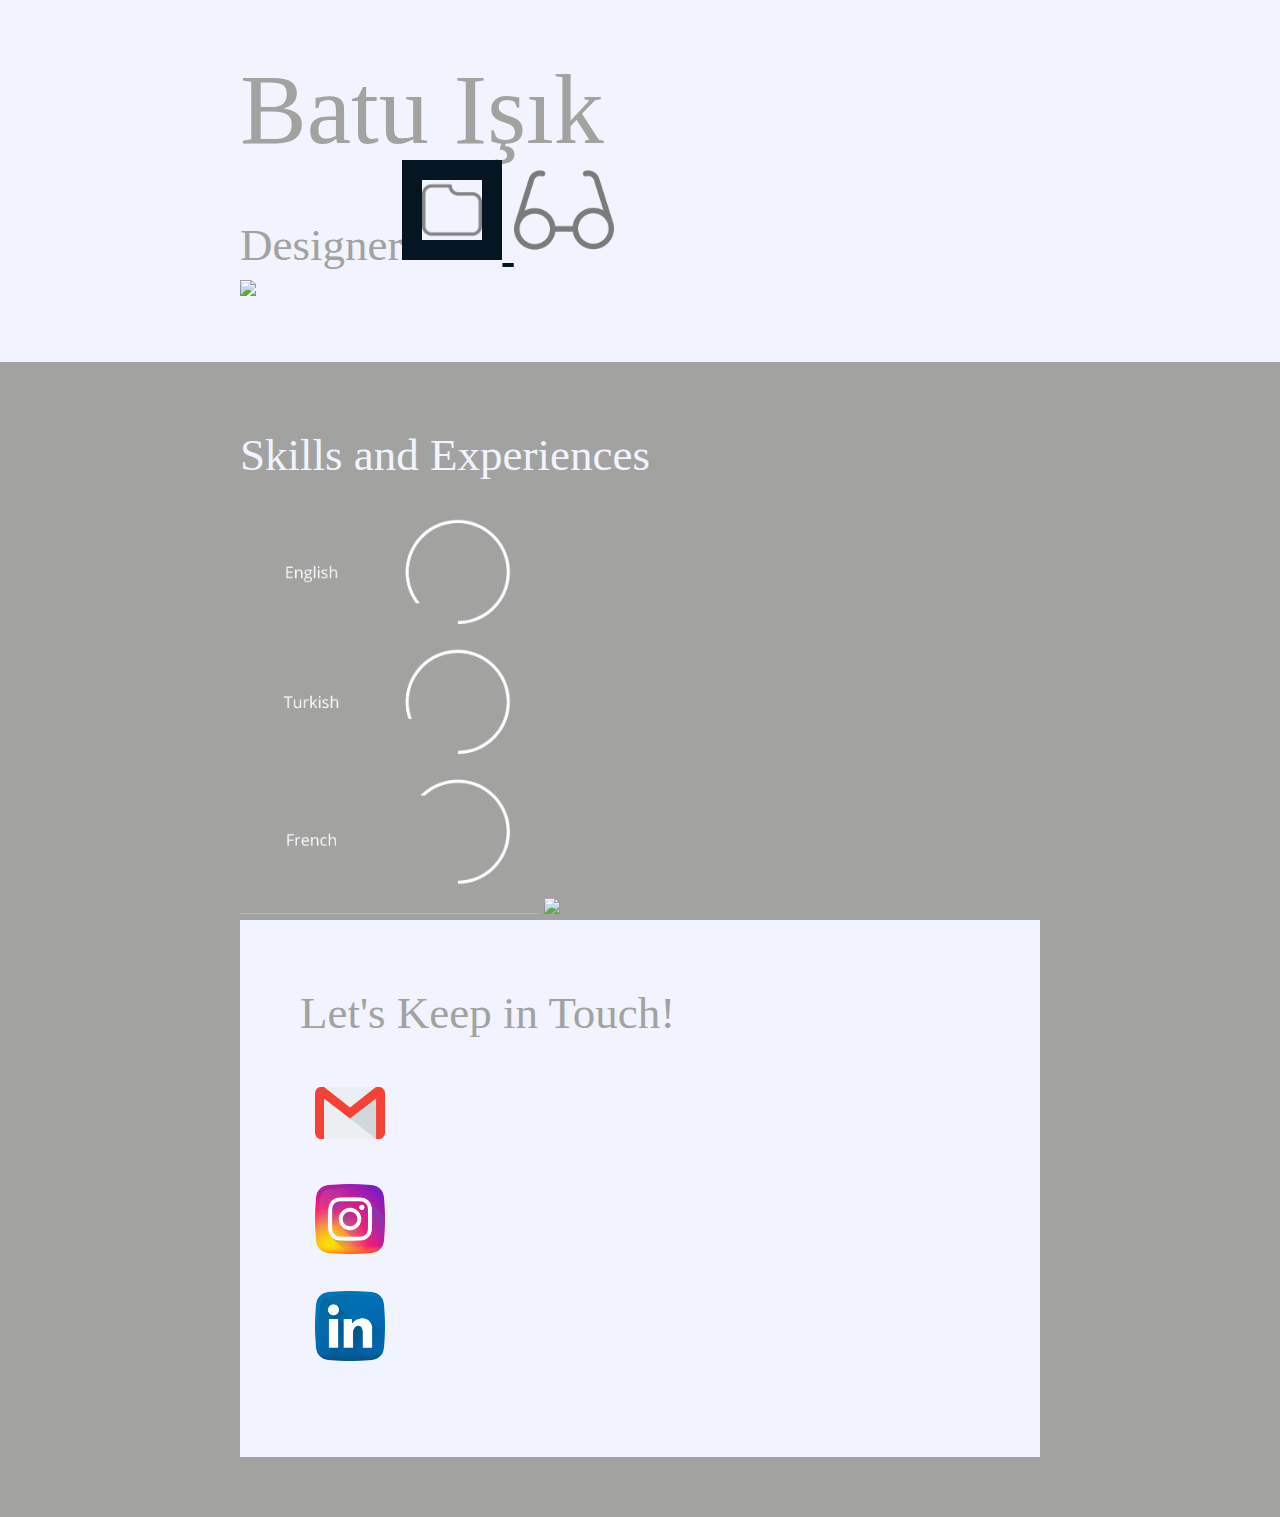
==== Me/index.html @ 6df14e79 "part4" ====
<!DOCTYPE html>
<html lang="en">
  <head>
    <meta charset="UTF-8">
    <meta name="viewport" content="width=device-width, initial-scale=1.0">
    <title>Batu</title>
    <link href="https://www.dafont.com/champagne-limousines.font" rel="stylesheet">
    <link rel="stylesheet" href="css/styles.css">
  </head>
  <body>
    <main>
      <!-- ***************  ABOUT / PROFILE  **************** -->
      <header>
        <div class="content-wrap">
          <h1>Batu Işık</h1>
          <h2>Designer<a href="projects.html"><img src="folder.png" width="100" height="100" border = 20px ;

            > </a>
            <a href="education.html"><img src="vision.png" width="100" height="100"> </a></h2>
          <img src="me.png">
          
         </div>
      </header>              

        <!-- ************  SKILLS  ************ -->

        <section class="skills">
          <div class="content-wrap divider">

            <h2>Skills and Experiences</h2>
            <img src="languages.png">
            <img src="Skills.png">




      <!-- ************  CONTACT INFO / SOCIAL MEDIA  ************ -->
      <footer>
        <div class="content-wrap">
          <h2>Let's Keep in Touch!</h2>

          <!-- Social media and contact links. Add or remove any networks. -->
          <ul class="contact-list">
            <li><a href="mailto:batuisik2000@gmail.com"><img src="gmail.png" width="70" height="70">  </a></li>
            <li><a href="https://www.instagram.com/baatouh/" target="_blank"><img src="ig.png" width="70" height="70"> </a></li>
            <li><a href="https://www.linkedin.com/in/batuhan-isik-6a8b3a140/" target="_blank"><img src="link.png" width="70" height="70"></a></li>
          </ul>
        </div>
      </footer>
    </main>
  </body>
</html>
---- Me/css/styles.css ----
/*
COLOR PALETTE
https://coolors.co/f7fff7-343434-2f3061-ffe66d-a1c6d7
#F7FFF7 - almost white
#343434 - dark gray - almost black
#2F3061 - blue dark
#FFE66D - yellow
#A1C6D7 - blue light
*/


/* Global styles
------------------------------------*/
html {
  box-sizing: border-box;
}
*, *:before, *:after {
  box-sizing: inherit;
}





body {
  color: #F1F4FFFF
  ;
  margin: 0;
  padding: 0;
  font-family: 'Champagne&Limousines';
  font-size: 15px;
  line-height: 1.5;
}
img {
  max-width: 300px;

}
a {
  color: #051622;
}
a:hover {
  text-decoration: none;
}
h1 {
  font-size: 100px;
  line-height: 1;
}
h2 {
  font-size: 45px;
}
h1, h2 {
  font-family: 'Champagne&Limousines';
  font-weight: 400;
  margin: 0;
}
.content-wrap {
  max-width: 800px;
  width: 85%;
  margin: 0 auto;
  padding: 60px 0;
}
h3 {
  margin-bottom: 0;
}
.item-details h3 + p {
  font-style: italic;
}
.item-details h3 ~ p {
  margin: 0;
}
.divider > section {
  border-bottom: 1px dashed #F1F4FFFF;
  padding: 25px 0;
}
.divider > section:last-of-type {
  border-bottom: none;
}


/* Profile
------------------------------------*/
header {
  background: #F1F4FFFF
  ;
  color: #A2A2A1FF;
}


/* Projects
------------------------------------*/
.projects {
  background: #A2A2A1FF;
}
.projects a {
  color: #F1F4FFFF;
}
.projects .btn {
  color: #F1F4FFFF;
  background: #B46088;
  text-decoration: none;
  padding: 8px;
  border-radius: 4px;
  display: inline-block;
}
.projects .btn:hover {
  background: #FCC25A;
}
.project-item {
  overflow: hidden;
}
.project-item h3 {
  margin-top: 0;
}


/* Work Experience
------------------------------------*/
.work-experience .btn {
  color: #A2A2A1FF;
  background: #F1F4FFFF;
  padding: 10px 20px;

  


}


/* Education
------------------------------------*/
.education {
  background: #F1F4FFFF
  ;
  color: #A2A2A1FF;  background: #F1F4FFFF
  ;
  color: #A2A2A1FF;
}
.education p {
  width: 60%;
}

/* Skills
------------------------------------*/
.skills {
  background: #A2A2A1FF;
  color: #F1F4FFFF;
}


/* Contact Info
------------------------------------*/



footer {
  color: #A2A2A1FF ;
  background: #F1F4FFFF;
}
.contact-list {
  list-style-type: none;
  padding: 0;
}
.contact-list a {
  padding: 15px;
  display: inline-block;
}
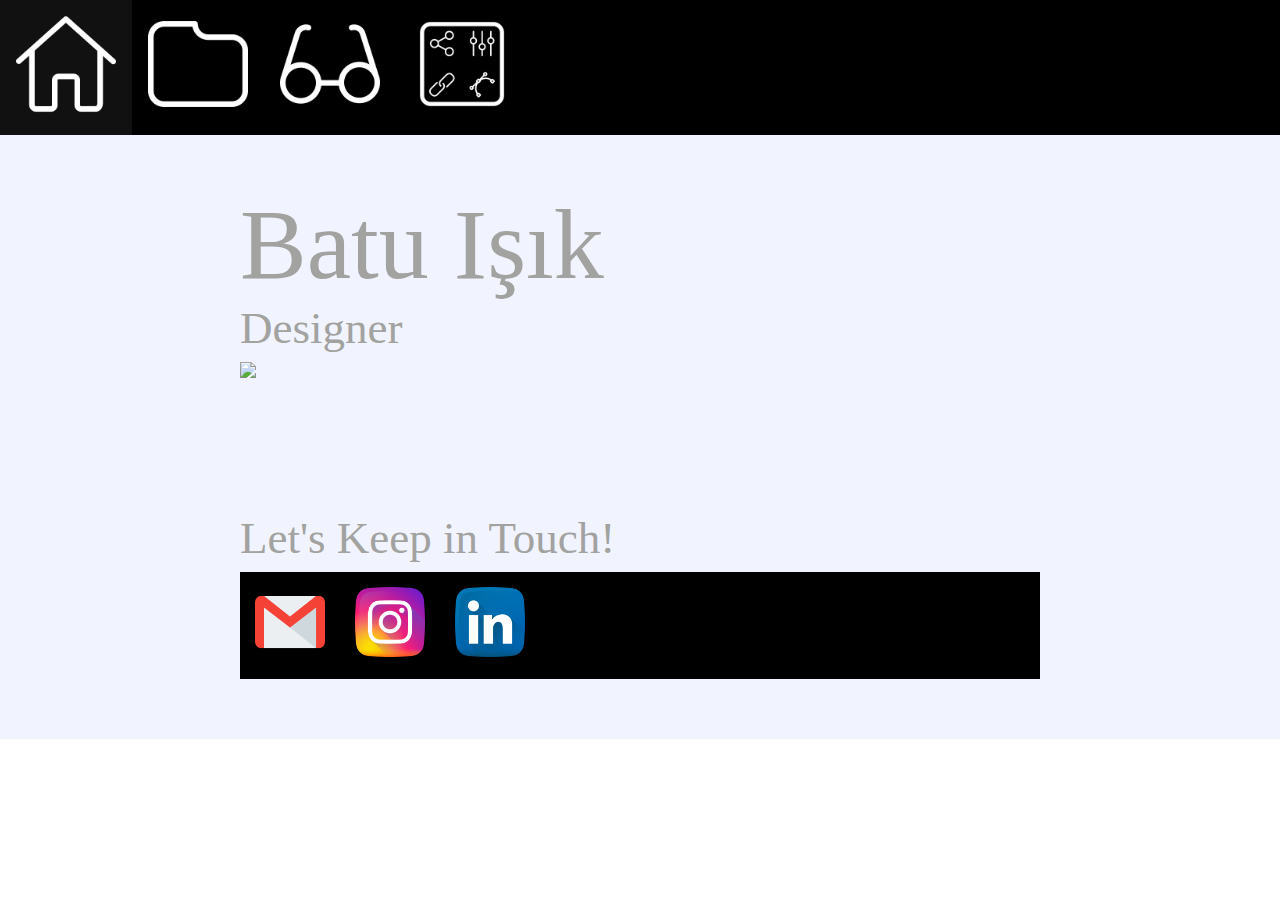
==== commit eda49784: "resit6" ====
--- a/Me/index.html
+++ b/Me/index.html
@@ -1,38 +1,39 @@
 <!DOCTYPE html>
 <html lang="en">
+
+
+
+
+    
   <head>
+    <ul>
+      <li><a href="index.html"><img src="house.png" width="100" height="100";></a></li>
+      <li><a href="projects.html"><img src="folder.png" width="100" height="100";> </a></li>
+      <li><a href="education.html"><img src="vision.png" width="100" height="100"></a></li>
+      <li><a href="skill.html"><img src="skill.png" width="100" height="100";></a></li>
+
+    </ul>
     <meta charset="UTF-8">
     <meta name="viewport" content="width=device-width, initial-scale=1.0">
     <title>Batu</title>
     <link href="https://www.dafont.com/champagne-limousines.font" rel="stylesheet">
     <link rel="stylesheet" href="css/styles.css">
   </head>
-  <body>
+
+
+
+
+  
     <main>
       <!-- ***************  ABOUT / PROFILE  **************** -->
       <header>
         <div class="content-wrap">
           <h1>Batu Işık</h1>
-          <h2>Designer<a href="projects.html"><img src="folder.png" width="100" height="100" border = 20px ;
-
-            > </a>
-            <a href="education.html"><img src="vision.png" width="100" height="100"> </a></h2>
+          <h2>Designer</h2>
           <img src="me.png">
-          
          </div>
-      </header>              
-
-        <!-- ************  SKILLS  ************ -->
-
-        <section class="skills">
-          <div class="content-wrap divider">
-
-            <h2>Skills and Experiences</h2>
-            <img src="languages.png">
-            <img src="Skills.png">
-
-
-
+      </header>   
+      
 
       <!-- ************  CONTACT INFO / SOCIAL MEDIA  ************ -->
       <footer>
@@ -48,6 +49,9 @@
         </div>
       </footer>
     </main>
-  </body>
+
+
+
+
 </html>
 
--- a/Me/css/styles.css
+++ b/Me/css/styles.css
@@ -1,13 +1,3 @@
-/*
-COLOR PALETTE
-https://coolors.co/f7fff7-343434-2f3061-ffe66d-a1c6d7
-#F7FFF7 - almost white
-#343434 - dark gray - almost black
-#2F3061 - blue dark
-#FFE66D - yellow
-#A1C6D7 - blue light
-*/
-
 
 /* Global styles
 ------------------------------------*/
@@ -18,7 +8,43 @@
   box-sizing: inherit;
 }
 
+.parent {
+  display: grid;
+  grid-template-columns: repeat(4, 1fr);
+  grid-template-rows: repeat(4, 1fr);
+  grid-column-gap: 10px;
+  grid-row-gap: 10px;
+  }
+  
+  .div1 { grid-area: 1 / 1 / 2 / 6; }
+  .div2 { grid-area: 2 / 1 / 5 / 3; }
+  .div3 { grid-area: 2 / 3 / 5 / 5; }
 
+
+ul {
+  list-style-type: none;
+  margin: 0;
+  padding: 0;
+  overflow: hidden;
+  background-color: #000000;
+}
+
+li {
+  float: left;
+}
+
+li a {
+  display: block;
+  color: white;
+  text-align: center;
+  padding: 14px 16px;
+  text-decoration: none;
+}
+
+/* Change the link color to #111 (black) on hover */
+li a:hover {
+  background-color: #111;
+}
 
 
 
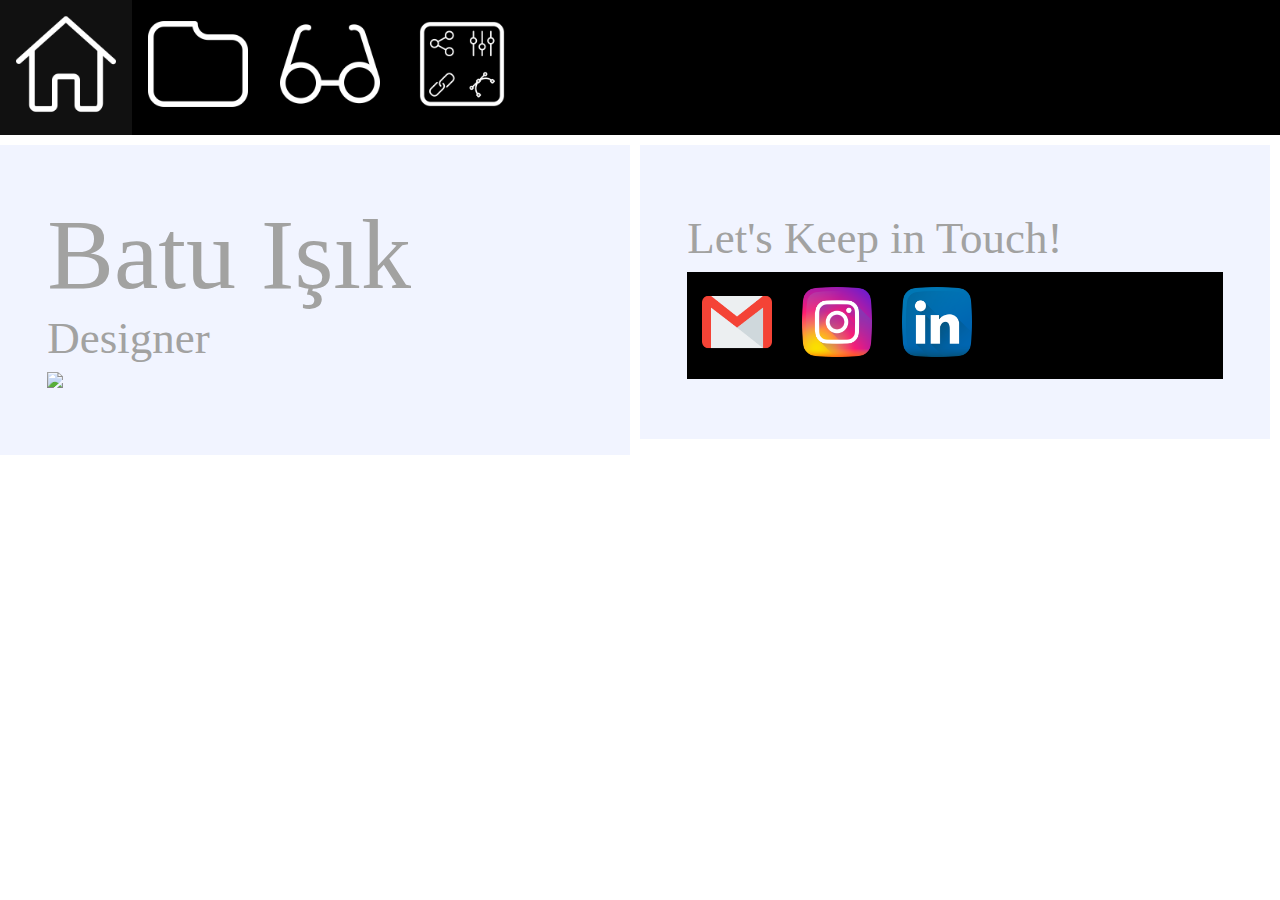
==== commit c95e6c58: "resit7" ====
--- a/Me/index.html
+++ b/Me/index.html
@@ -1,18 +1,22 @@
 <!DOCTYPE html>
 <html lang="en">
 
+  <div class="parent">
 
 
 
-    
+    <div class="div1"> 
+
   <head>
     <ul>
       <li><a href="index.html"><img src="house.png" width="100" height="100";></a></li>
       <li><a href="projects.html"><img src="folder.png" width="100" height="100";> </a></li>
       <li><a href="education.html"><img src="vision.png" width="100" height="100"></a></li>
       <li><a href="skill.html"><img src="skill.png" width="100" height="100";></a></li>
+    </ul>
 
-    </ul>
+  </div>
+
     <meta charset="UTF-8">
     <meta name="viewport" content="width=device-width, initial-scale=1.0">
     <title>Batu</title>
@@ -23,7 +27,8 @@
 
 
 
-  
+  <div class="div2"> 
+
     <main>
       <!-- ***************  ABOUT / PROFILE  **************** -->
       <header>
@@ -34,6 +39,9 @@
          </div>
       </header>   
       
+    </div>
+ 
+    <div class="div3"> 
 
       <!-- ************  CONTACT INFO / SOCIAL MEDIA  ************ -->
       <footer>
@@ -50,6 +58,7 @@
       </footer>
     </main>
 
+  </div>
 
 
 
--- a/Me/css/styles.css
+++ b/Me/css/styles.css
@@ -62,7 +62,7 @@
 
 }
 a {
-  color: #051622;
+  color: #000000;
 }
 a:hover {
   text-decoration: none;
@@ -95,7 +95,7 @@
   margin: 0;
 }
 .divider > section {
-  border-bottom: 1px dashed #F1F4FFFF;
+  border-bottom: 1px dashed #000000;
   padding: 25px 0;
 }
 .divider > section:last-of-type {
@@ -157,9 +157,9 @@
 .education {
   background: #F1F4FFFF
   ;
-  color: #A2A2A1FF;  background: #F1F4FFFF
+  color: #F1F4FFFF;  background: #A2A2A1FF
   ;
-  color: #A2A2A1FF;
+  color: #F1F4FFFF;
 }
 .education p {
   width: 60%;
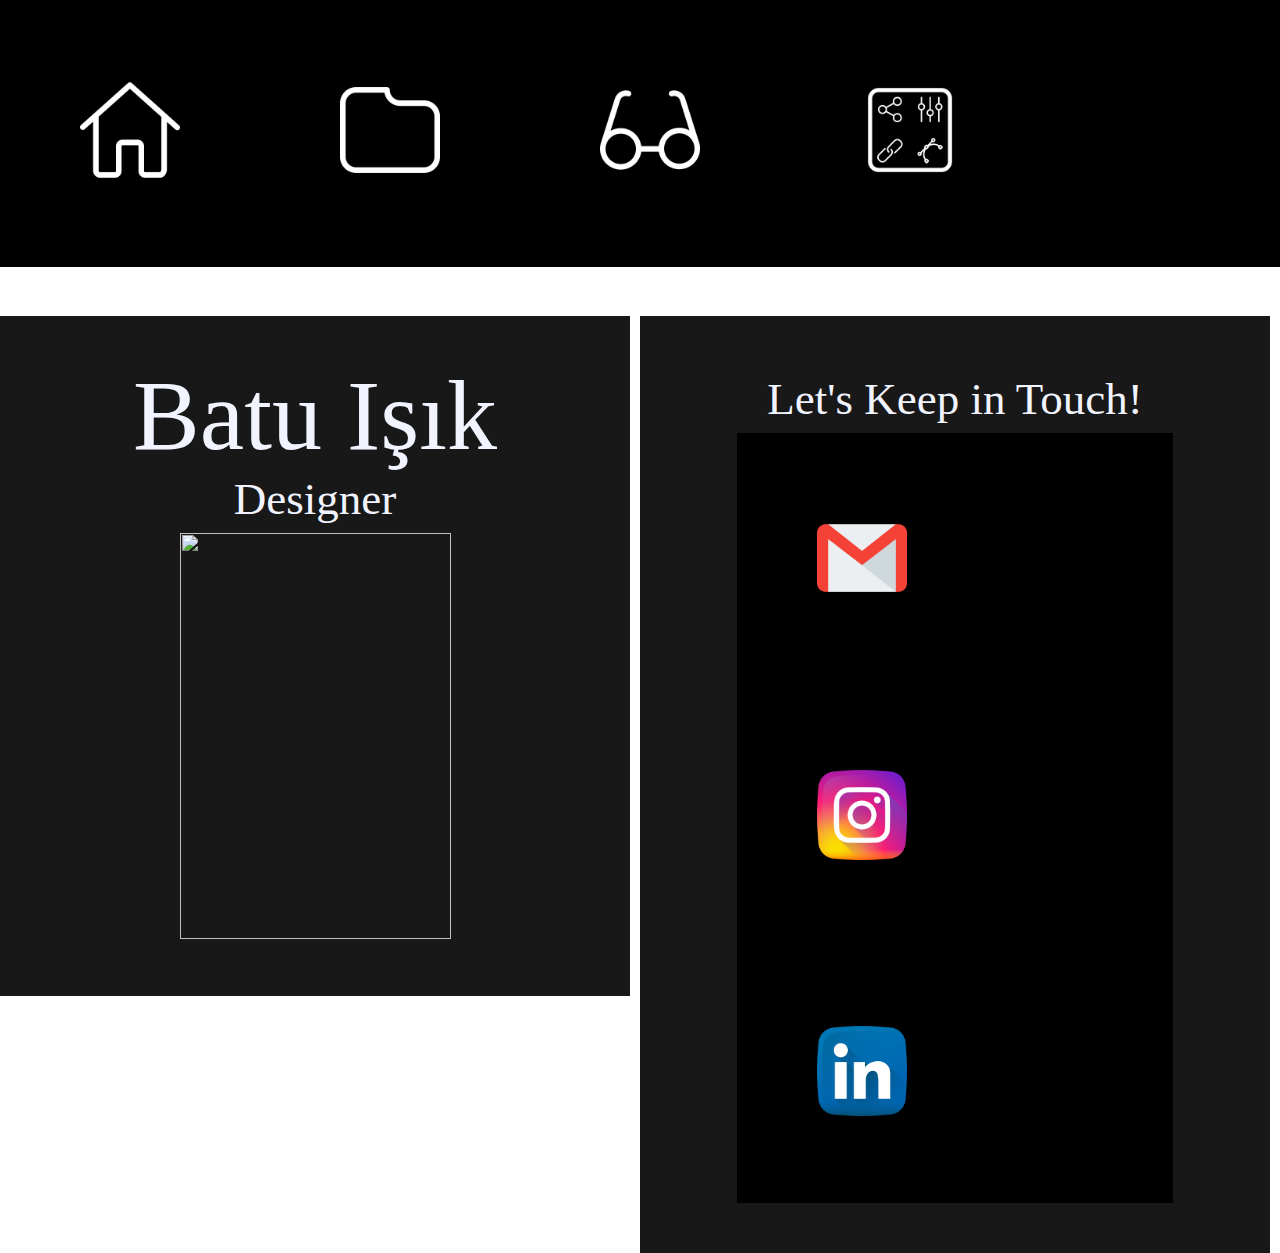
==== commit 175ed9bf: "resit 21.57" ====
--- a/Me/index.html
+++ b/Me/index.html
@@ -4,8 +4,7 @@
   <div class="parent">
 
 
-
-    <div class="div1"> 
+    <div align="center" class="div1"> 
 
   <head>
     <ul>
@@ -27,7 +26,7 @@
 
 
 
-  <div class="div2"> 
+  <div align="center" class="div2"> 
 
     <main>
       <!-- ***************  ABOUT / PROFILE  **************** -->
@@ -35,13 +34,13 @@
         <div class="content-wrap">
           <h1>Batu Işık</h1>
           <h2>Designer</h2>
-          <img src="me.png">
+          <img src="me.png"  width="271" height="406" >
          </div>
       </header>   
       
     </div>
  
-    <div class="div3"> 
+    <div align="center" class="div3"> 
 
       <!-- ************  CONTACT INFO / SOCIAL MEDIA  ************ -->
       <footer>
@@ -50,9 +49,9 @@
 
           <!-- Social media and contact links. Add or remove any networks. -->
           <ul class="contact-list">
-            <li><a href="mailto:batuisik2000@gmail.com"><img src="gmail.png" width="70" height="70">  </a></li>
-            <li><a href="https://www.instagram.com/baatouh/" target="_blank"><img src="ig.png" width="70" height="70"> </a></li>
-            <li><a href="https://www.linkedin.com/in/batuhan-isik-6a8b3a140/" target="_blank"><img src="link.png" width="70" height="70"></a></li>
+            <li><a href="mailto:batuisik2000@gmail.com"><img src="gmail.png" width="90" height="90">  </a></li>
+            <li><a href="https://www.instagram.com/baatouh/" target="_blank"><img src="ig.png" width="90" height="90"> </a></li>
+            <li><a href="https://www.linkedin.com/in/batuhan-isik-6a8b3a140/" target="_blank"><img src="link.png" width="90" height="90"></a></li>
           </ul>
         </div>
       </footer>
--- a/Me/css/styles.css
+++ b/Me/css/styles.css
@@ -37,16 +37,21 @@
   display: block;
   color: white;
   text-align: center;
-  padding: 14px 16px;
+  margin: 70px;
+  padding: 10px 10px;
   text-decoration: none;
 }
 
 /* Change the link color to #111 (black) on hover */
 li a:hover {
-  background-color: #111;
+  background-color: #2CCCC3
+  
+;
 }
 
-
+.center {
+  text-align: center;
+}
 
 body {
   color: #F1F4FFFF
@@ -58,7 +63,6 @@
   line-height: 1.5;
 }
 img {
-  max-width: 300px;
 
 }
 a {
@@ -80,10 +84,9 @@
   margin: 0;
 }
 .content-wrap {
-  max-width: 800px;
   width: 85%;
-  margin: 0 auto;
-  padding: 60px 0;
+  margin: 10;
+  padding: 50px 50px;
 }
 h3 {
   margin-bottom: 0;
@@ -106,30 +109,30 @@
 /* Profile
 ------------------------------------*/
 header {
-  background: #F1F4FFFF
+  background: #181818
   ;
-  color: #A2A2A1FF;
+  color: #F1F4FFFF;
 }
 
 
 /* Projects
 ------------------------------------*/
 .projects {
-  background: #A2A2A1FF;
+  background: #181818;
 }
 .projects a {
   color: #F1F4FFFF;
 }
 .projects .btn {
   color: #F1F4FFFF;
-  background: #B46088;
+  background: #5626C4;
   text-decoration: none;
-  padding: 8px;
-  border-radius: 4px;
+  padding: 9px;
+  border-radius: 7px;
   display: inline-block;
 }
 .projects .btn:hover {
-  background: #FCC25A;
+  background: #E60576;
 }
 .project-item {
   overflow: hidden;
@@ -142,8 +145,8 @@
 /* Work Experience
 ------------------------------------*/
 .work-experience .btn {
-  color: #A2A2A1FF;
-  background: #F1F4FFFF;
+  color: #F1F4FFFF;
+  background: #181818;
   padding: 10px 20px;
 
   
@@ -155,20 +158,18 @@
 /* Education
 ------------------------------------*/
 .education {
-  background: #F1F4FFFF
+  background: #181818
   ;
-  color: #F1F4FFFF;  background: #A2A2A1FF
-  ;
-  color: #F1F4FFFF;
+  color: #F1F4FFFF; 
 }
 .education p {
-  width: 60%;
+  width: 100%;
 }
 
 /* Skills
 ------------------------------------*/
 .skills {
-  background: #A2A2A1FF;
+  background: #181818;
   color: #F1F4FFFF;
 }
 
@@ -179,14 +180,12 @@
 
 
 footer {
-  color: #A2A2A1FF ;
-  background: #F1F4FFFF;
+  color: #F1F4FFFF ;
+  background: #181818;
 }
 .contact-list {
-  list-style-type: none;
   padding: 0;
 }
 .contact-list a {
-  padding: 15px;
-  display: inline-block;
+  padding: 10px;
 }
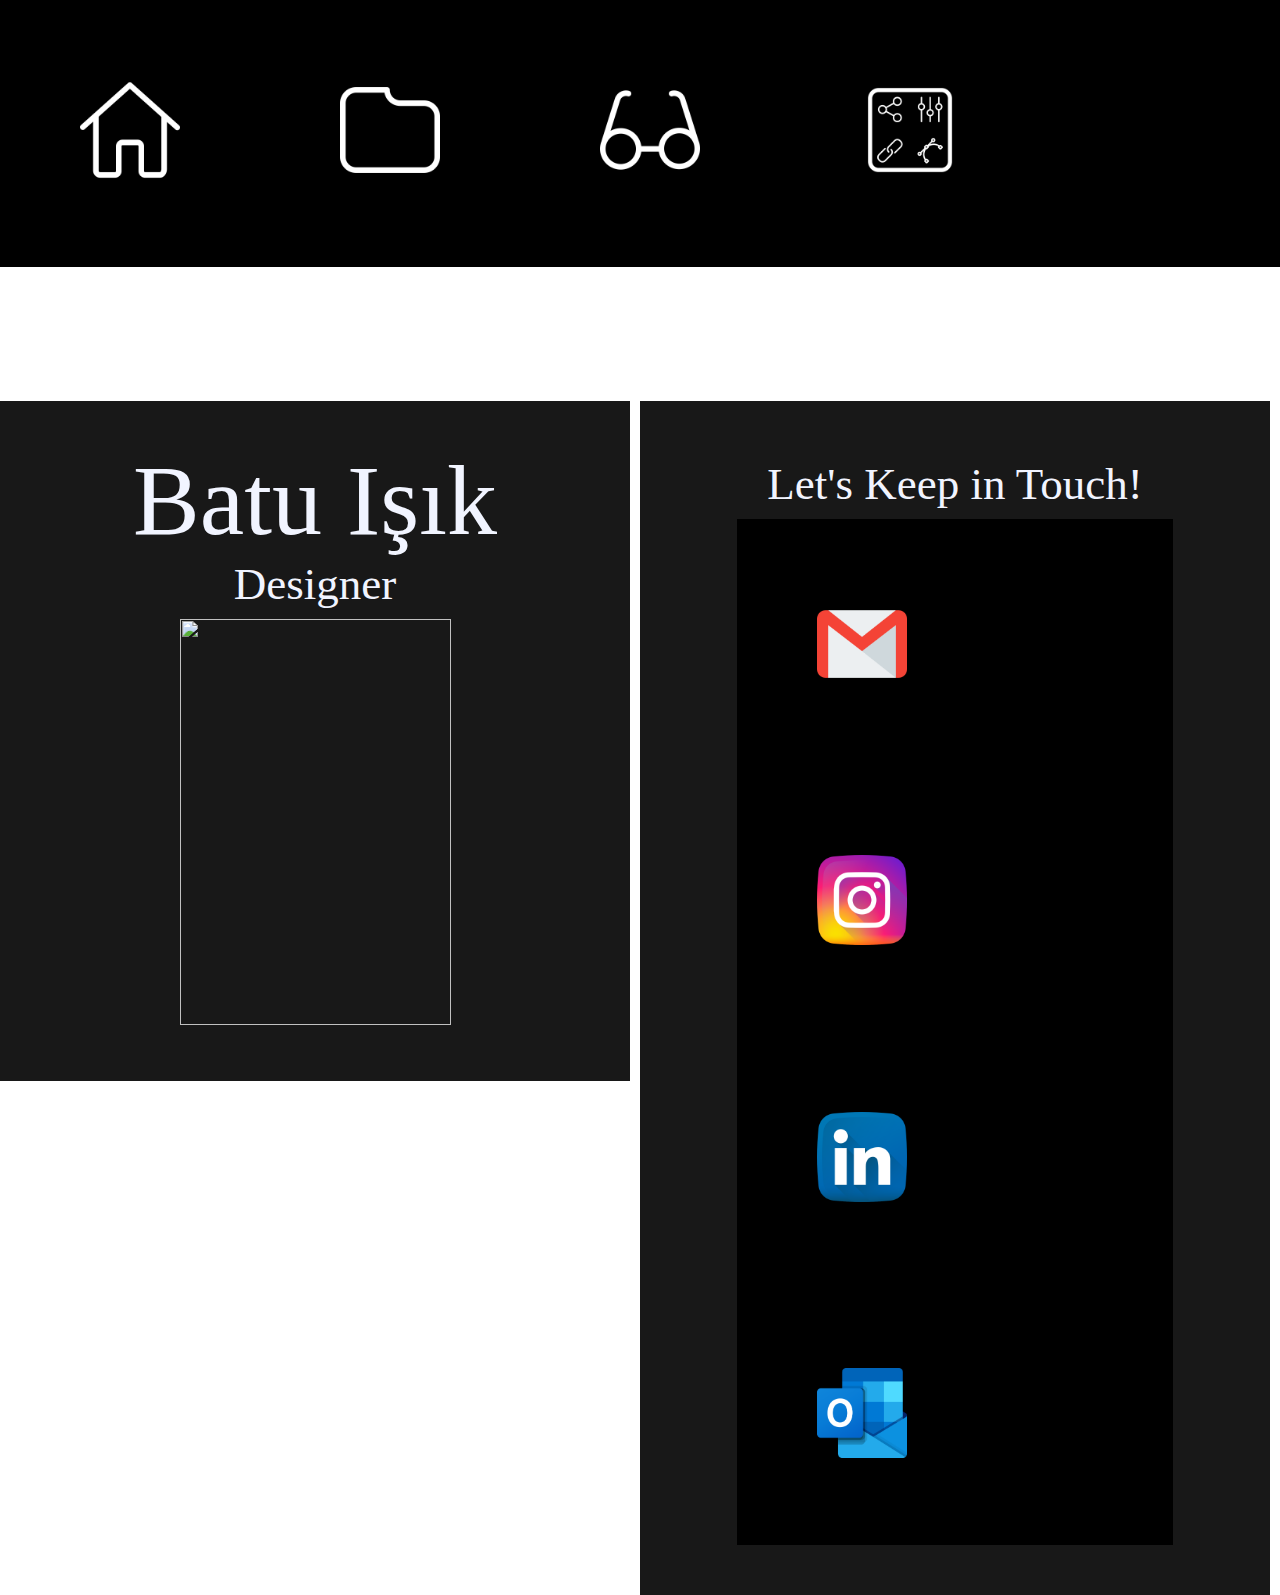
==== commit 344ccb86: "resit 22.03" ====
--- a/Me/index.html
+++ b/Me/index.html
@@ -52,6 +52,7 @@
             <li><a href="mailto:batuisik2000@gmail.com"><img src="gmail.png" width="90" height="90">  </a></li>
             <li><a href="https://www.instagram.com/baatouh/" target="_blank"><img src="ig.png" width="90" height="90"> </a></li>
             <li><a href="https://www.linkedin.com/in/batuhan-isik-6a8b3a140/" target="_blank"><img src="link.png" width="90" height="90"></a></li>
+            <li><a href="mailto:18005470@student.hhs.nl"><img src="outlook.png" width="90" height="90">  </a></li>
           </ul>
         </div>
       </footer>
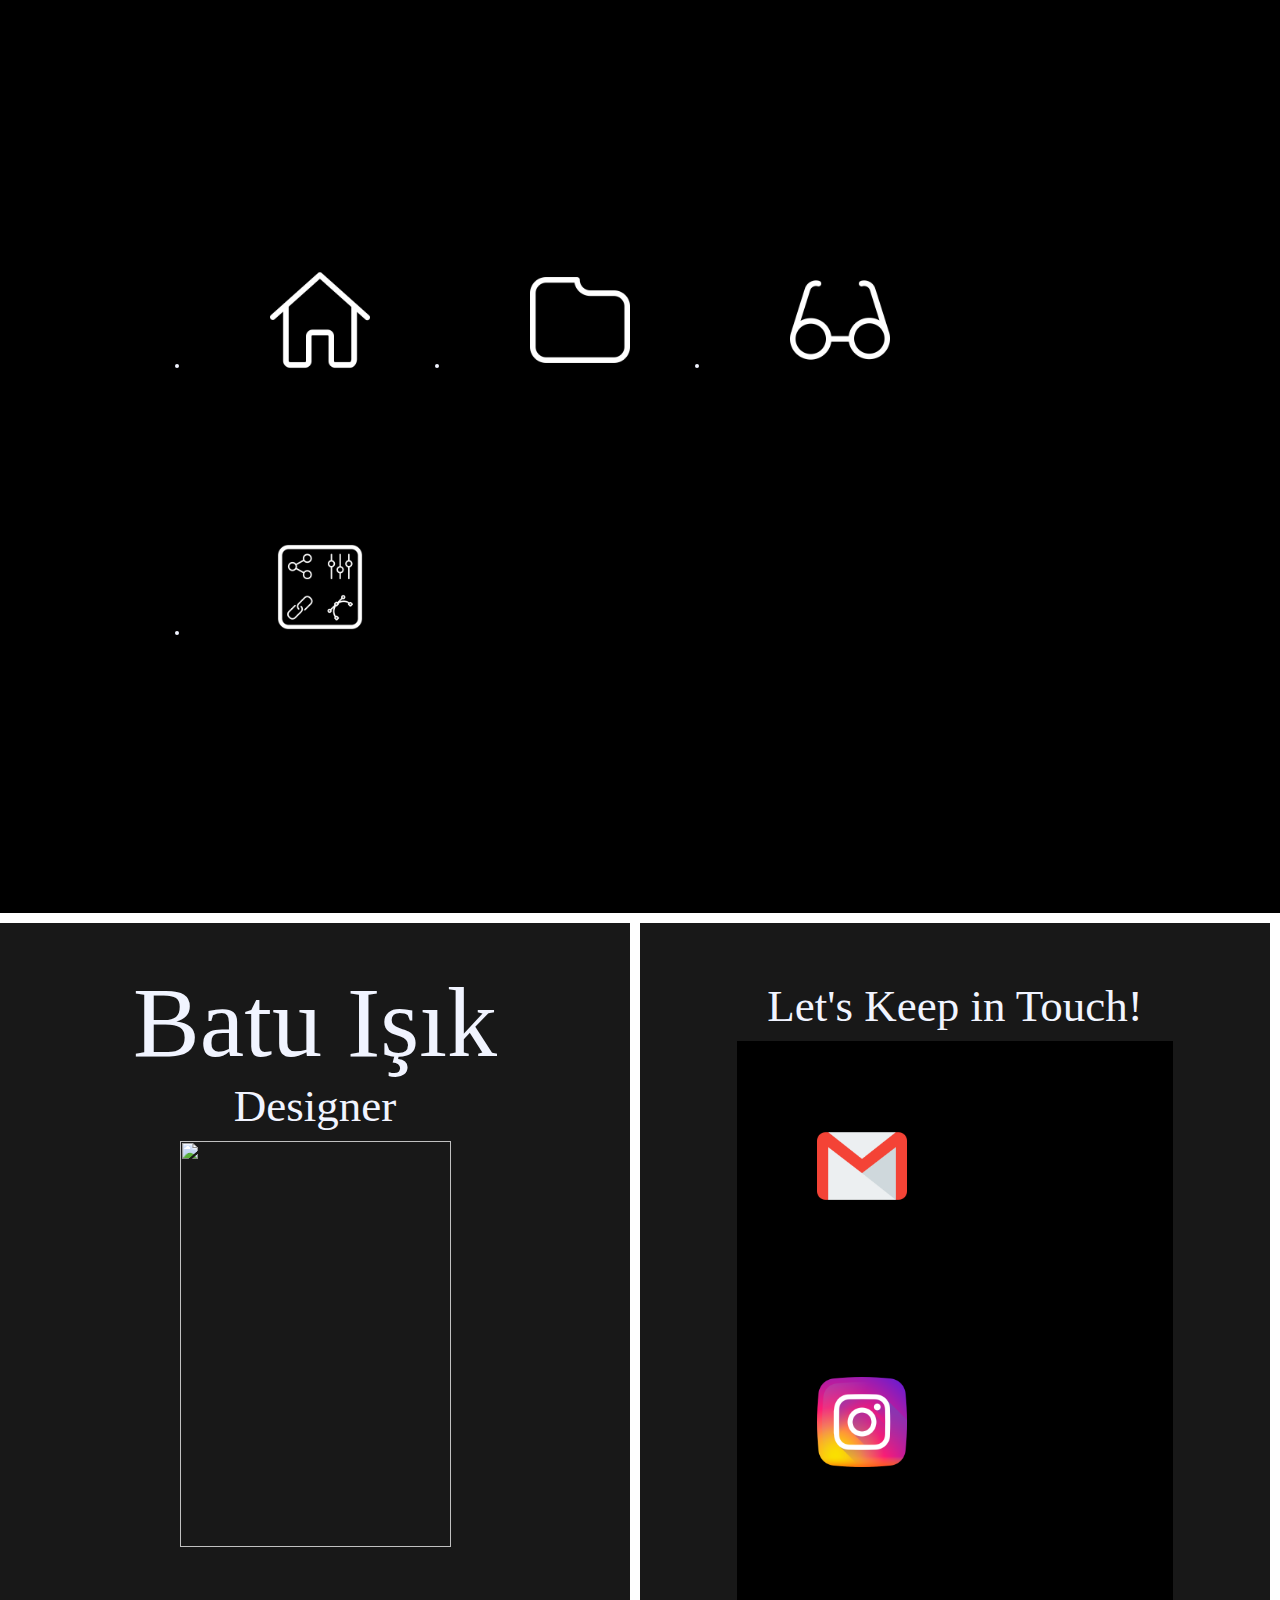
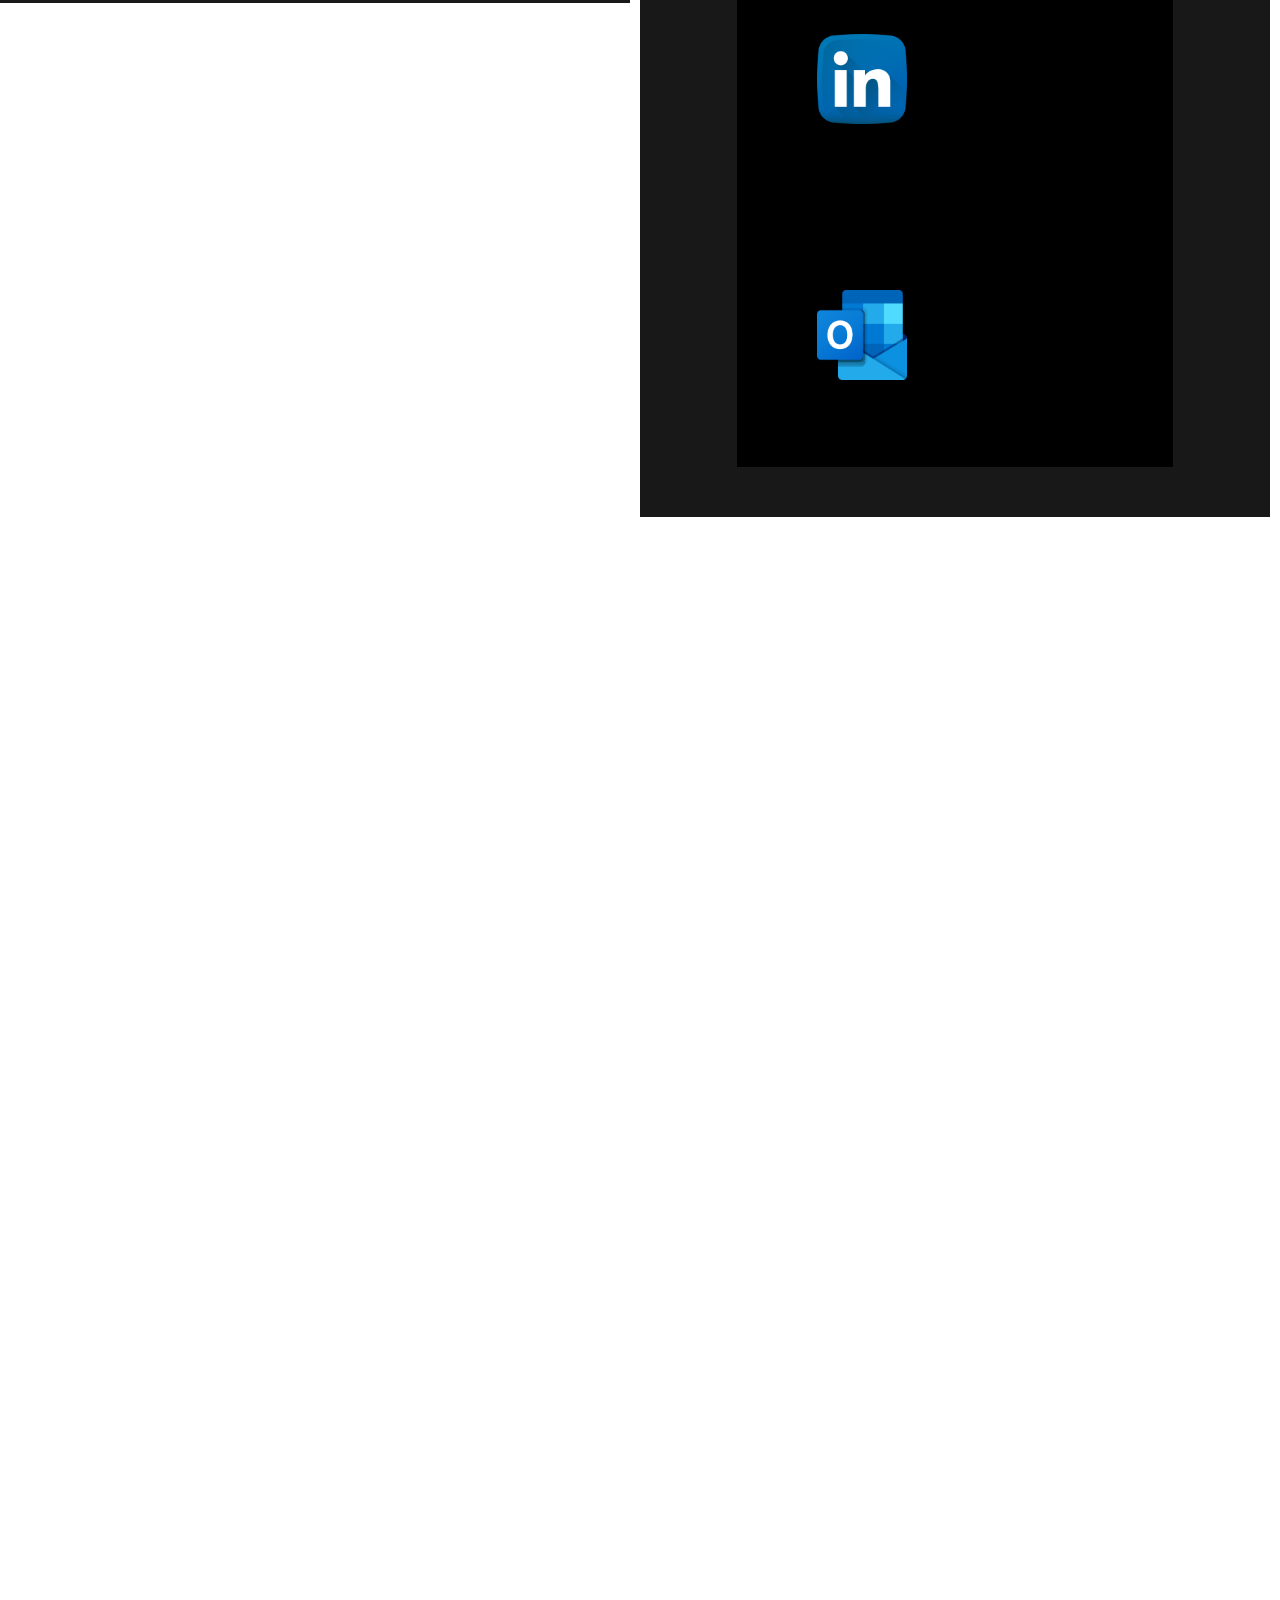
==== commit d27873c4: "1.20" ====
--- a/Me/index.html
+++ b/Me/index.html
@@ -7,12 +7,12 @@
     <div align="center" class="div1"> 
 
   <head>
-    <ul>
+
       <li><a href="index.html"><img src="house.png" width="100" height="100";></a></li>
       <li><a href="projects.html"><img src="folder.png" width="100" height="100";> </a></li>
       <li><a href="education.html"><img src="vision.png" width="100" height="100"></a></li>
       <li><a href="skill.html"><img src="skill.png" width="100" height="100";></a></li>
-    </ul>
+  
 
   </div>
 
--- a/Me/css/styles.css
+++ b/Me/css/styles.css
@@ -20,11 +20,17 @@
   .div2 { grid-area: 2 / 1 / 5 / 3; }
   .div3 { grid-area: 2 / 3 / 5 / 5; }
 
+  .div1 {
+    margin: 0;
+    padding: 190px;
+background-color: #000000;
+
+  }
 
 ul {
   list-style-type: none;
   margin: 0;
-  padding: 0;
+  padding: 50px;
   overflow: hidden;
   background-color: #000000;
 }
@@ -69,7 +75,7 @@
   color: #000000;
 }
 a:hover {
-  text-decoration: none;
+  text-decoration: white;
 }
 h1 {
   font-size: 100px;
@@ -98,8 +104,8 @@
   margin: 0;
 }
 .divider > section {
-  border-bottom: 1px dashed #000000;
-  padding: 25px 0;
+  border-bottom: 1px dashed #F1F4FFFF;
+  padding: 100px 100px;
 }
 .divider > section:last-of-type {
   border-bottom: none;
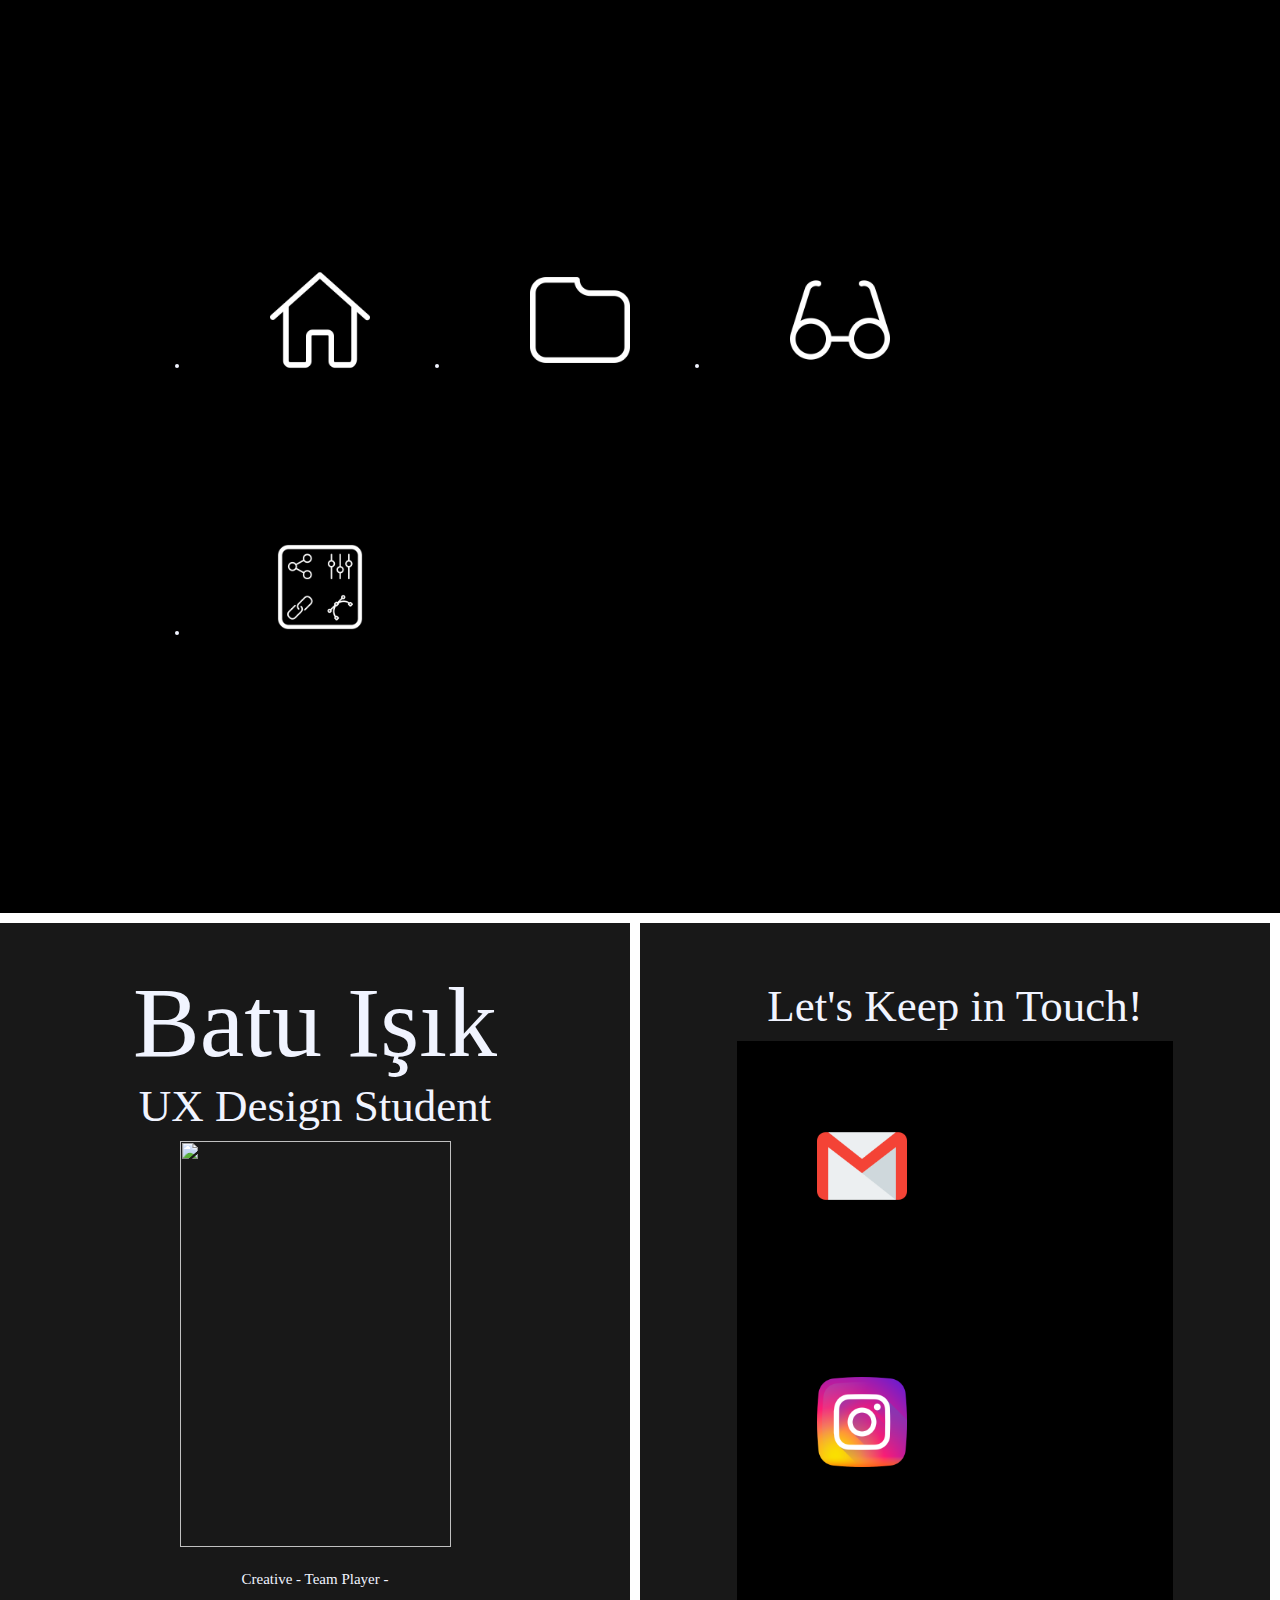
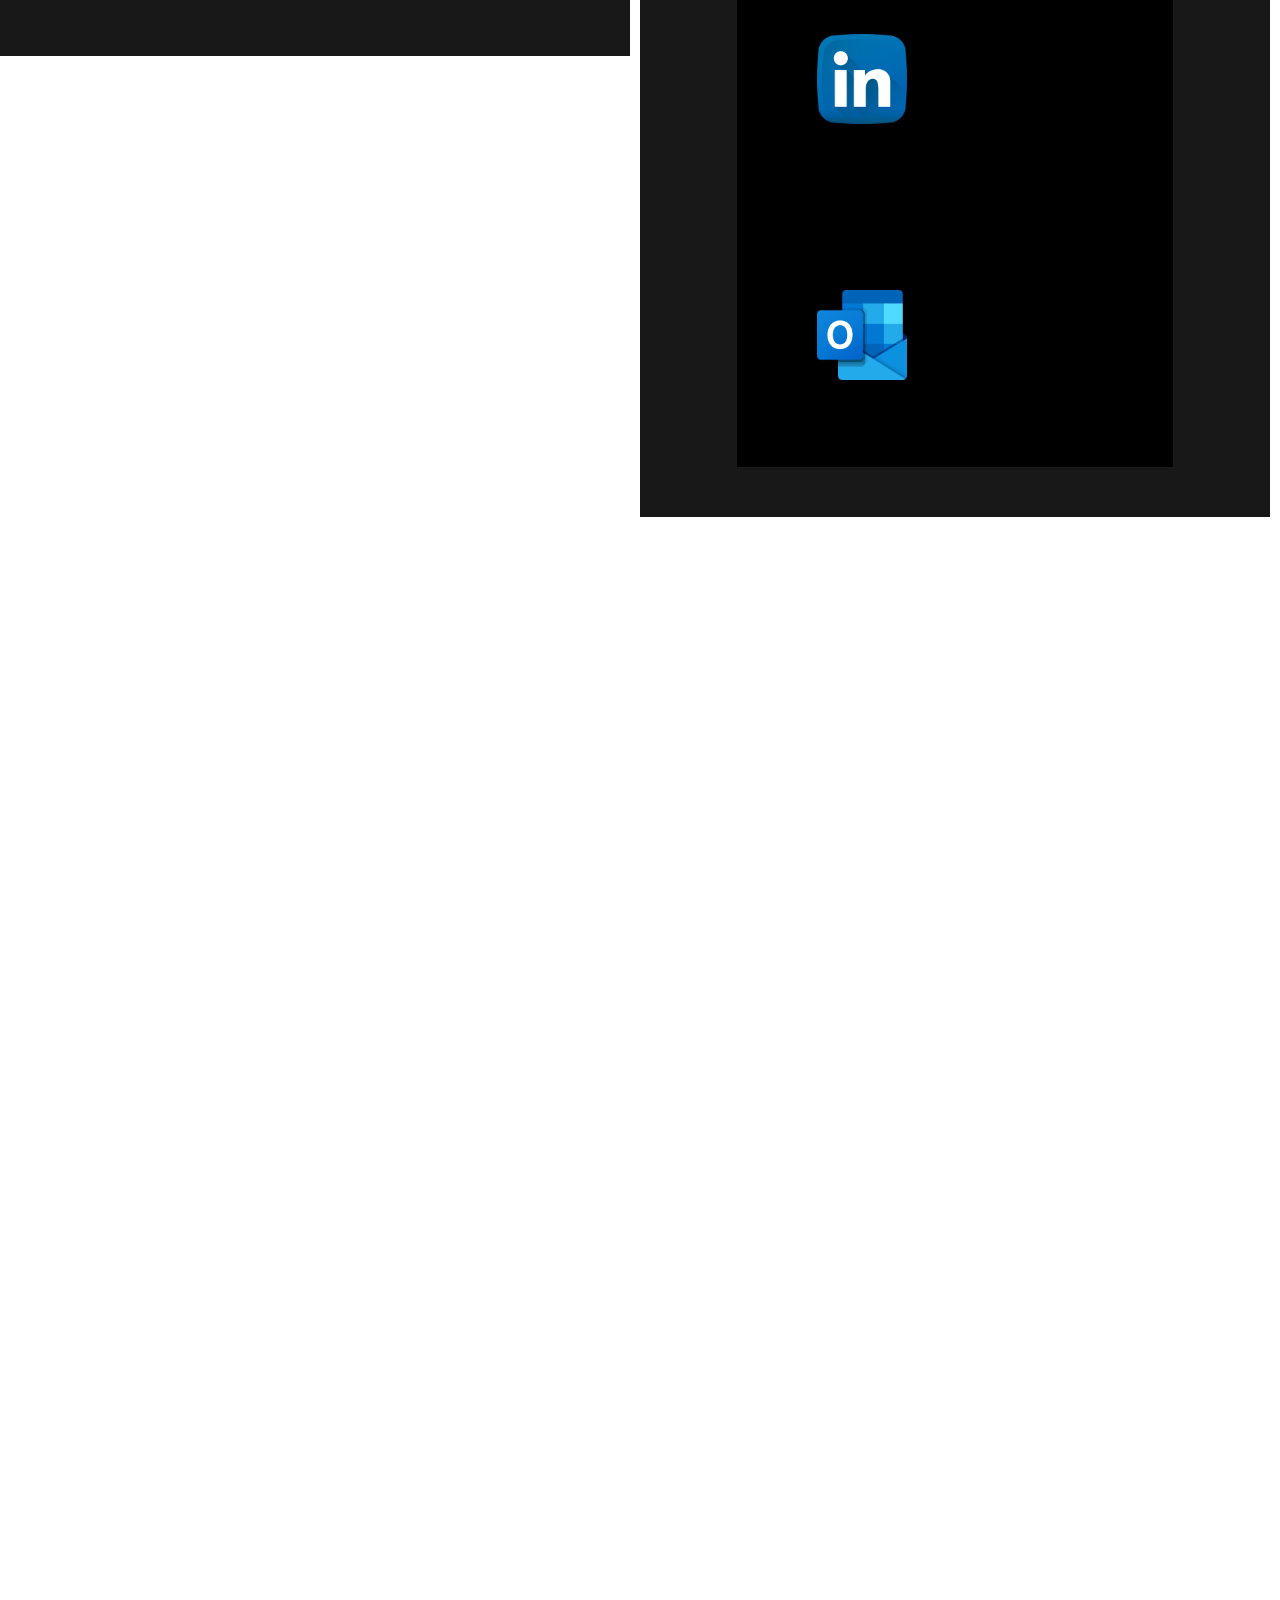
==== commit 56ce5433: "22.21" ====
--- a/Me/index.html
+++ b/Me/index.html
@@ -33,8 +33,11 @@
       <header>
         <div class="content-wrap">
           <h1>Batu Işık</h1>
-          <h2>Designer</h2>
+          <h2>UX Design Student</h2>
           <img src="me.png"  width="271" height="406" >
+          <p>
+            Creative - Team Player - 
+          </p>
          </div>
       </header>   
       
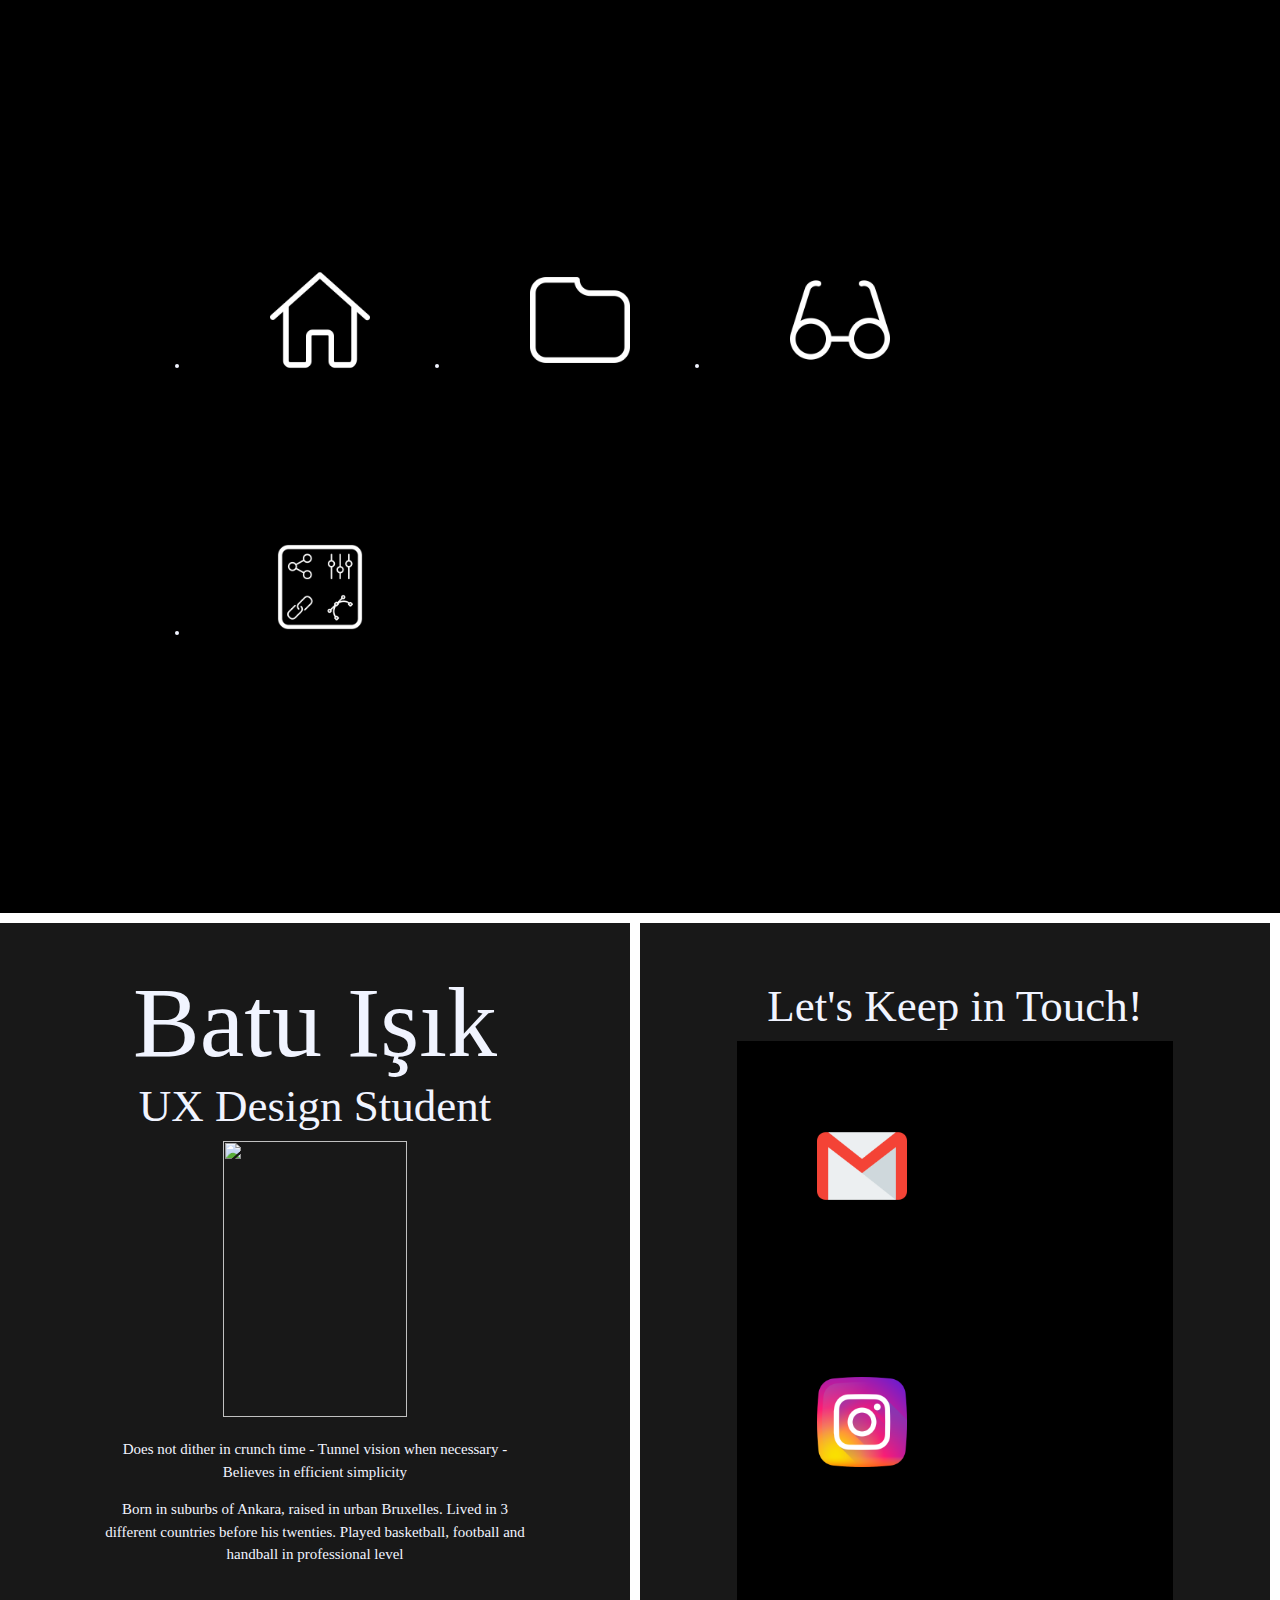
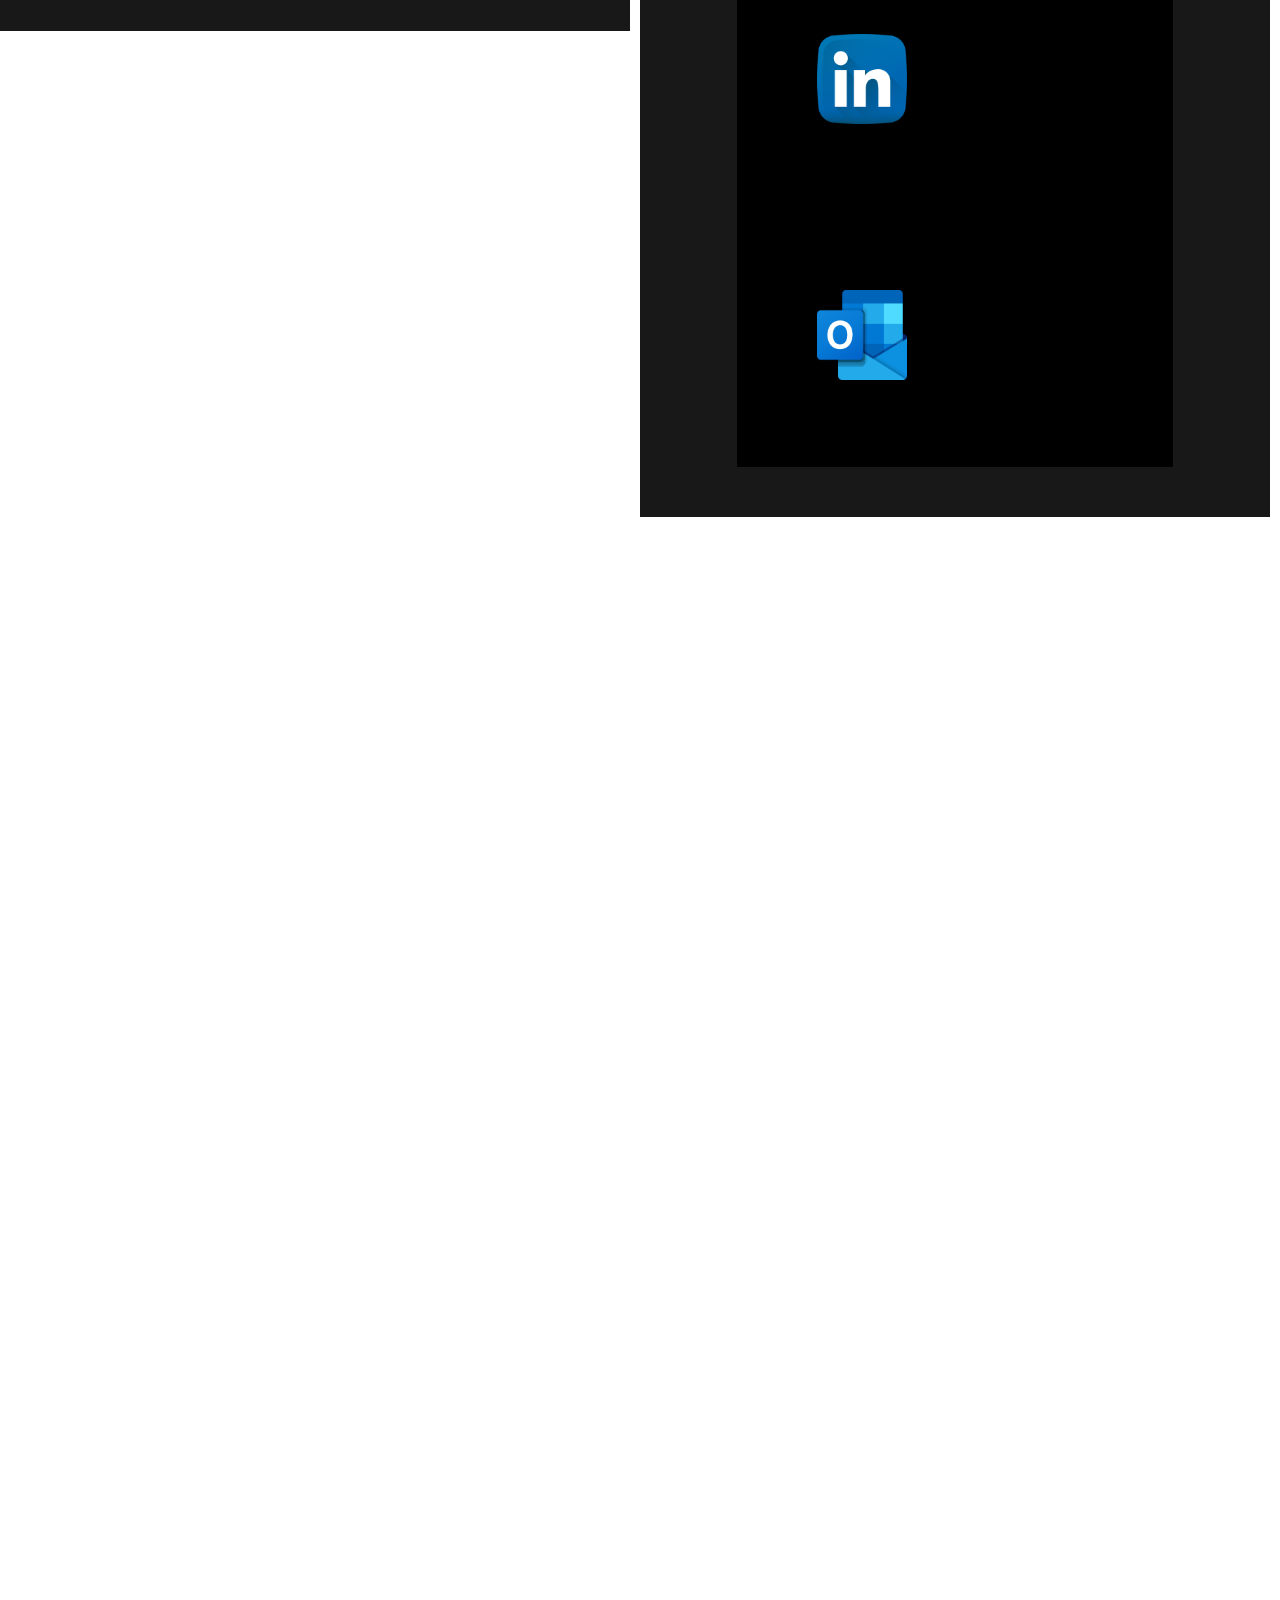
==== commit 9c4b9a5f: "RESITFINAL" ====
--- a/Me/index.html
+++ b/Me/index.html
@@ -1,3 +1,11 @@
+
+
+
+<!-- *************  RUN IT ON FULLSCREEN FOR THE BEST EXPERIENCE  *********** -->
+
+
+
+
 <!DOCTYPE html>
 <html lang="en">
 
@@ -34,9 +42,12 @@
         <div class="content-wrap">
           <h1>Batu Işık</h1>
           <h2>UX Design Student</h2>
-          <img src="me.png"  width="271" height="406" >
+          <img src="me.png"  width="184" height="276" >
           <p>
-            Creative - Team Player - 
+            Does not dither in crunch time - Tunnel vision when necessary - Believes in efficient simplicity
+          </p>
+          <p>
+            Born in suburbs of Ankara, raised in urban Bruxelles. Lived in 3 different countries before his twenties. Played basketball, football and handball in professional level
           </p>
          </div>
       </header>   
